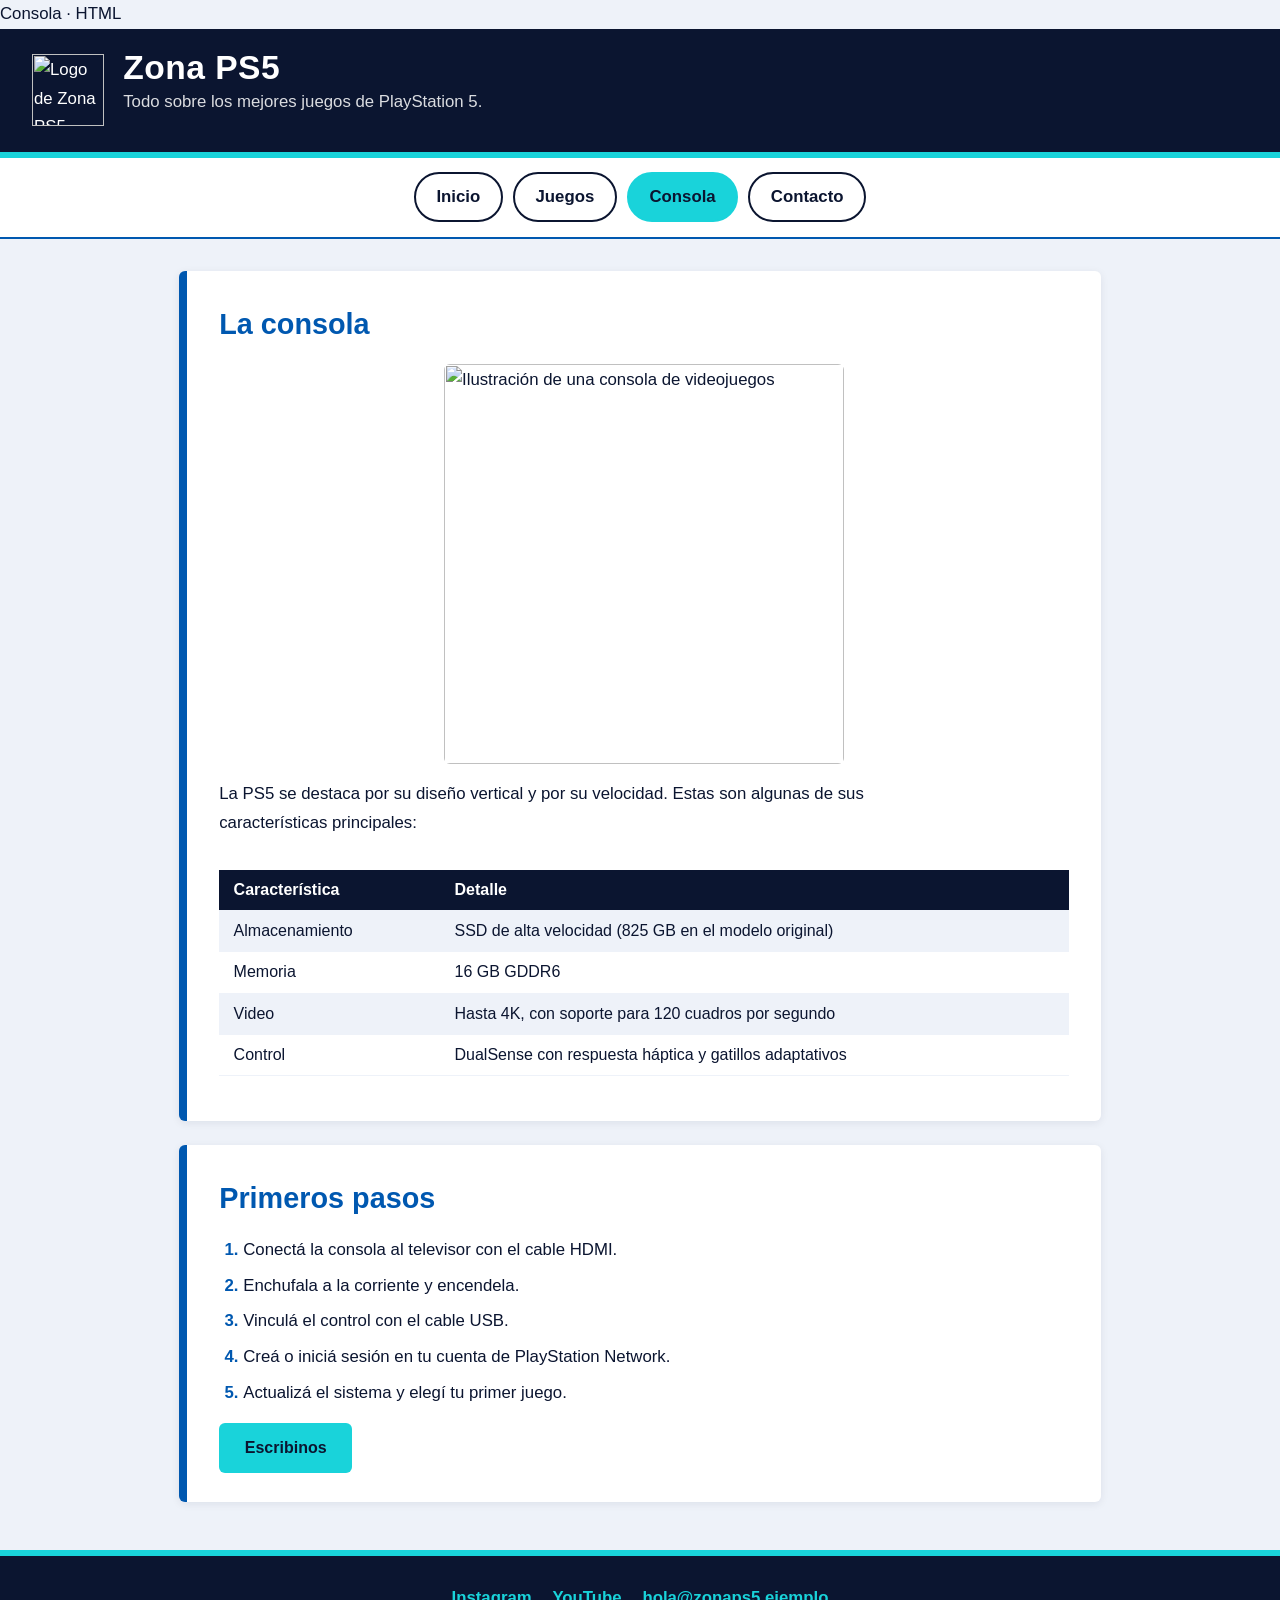
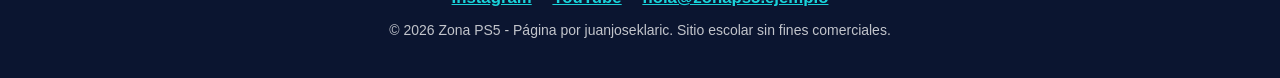
==== consola.html @ 0c157f3d "kk" ====
Consola · HTML
<!DOCTYPE html>
<html lang="es">
<head>
    <meta charset="UTF-8">
    <meta name="viewport" content="width=device-width, initial-scale=1.0">
    <title>Consola | Zona PS5</title>
    <link rel="stylesheet" href="style.css">
</head>
 
<body>
 
    <header>
        <img src="img/logo.svg" alt="Logo de Zona PS5">
        <div>
            <h1>Zona PS5</h1>
            <p>Todo sobre los mejores juegos de PlayStation 5.</p>
        </div>
    </header>
 
    <nav>
        <a href="index.html">Inicio</a>
        <a href="juegos.html">Juegos</a>
        <a href="consola.html" class="activo">Consola</a>
        <a href="contacto.html">Contacto</a>
    </nav>
 
    <main>
 
        <section id="consola">
            <article>
                <h2>La consola</h2>
 
                <img class="centrada" src="img/consola.svg" alt="Ilustración de una consola de videojuegos" width="400">
 
                <p>
                    La PS5 se destaca por su diseño vertical y por su velocidad. Estas son
                    algunas de sus características principales:
                </p>
 
                <div class="tabla">
                    <table>
                        <tr>
                            <th>Característica</th>
                            <th>Detalle</th>
                        </tr>
                        <tr>
                            <td>Almacenamiento</td>
                            <td>SSD de alta velocidad (825 GB en el modelo original)</td>
                        </tr>
                        <tr>
                            <td>Memoria</td>
                            <td>16 GB GDDR6</td>
                        </tr>
                        <tr>
                            <td>Video</td>
                            <td>Hasta 4K, con soporte para 120 cuadros por segundo</td>
                        </tr>
                        <tr>
                            <td>Control</td>
                            <td>DualSense con respuesta háptica y gatillos adaptativos</td>
                        </tr>
                    </table>
                </div>
            </article>
 
            <article>
                <h2>Primeros pasos</h2>
 
                <ol>
                    <li>Conectá la consola al televisor con el cable HDMI.</li>
                    <li>Enchufala a la corriente y encendela.</li>
                    <li>Vinculá el control con el cable USB.</li>
                    <li>Creá o iniciá sesión en tu cuenta de PlayStation Network.</li>
                    <li>Actualizá el sistema y elegí tu primer juego.</li>
                </ol>
 
                <a class="boton" href="contacto.html">Escribinos</a>
            </article>
        </section>
 
    </main>
 
    <footer>
        <p>
            <a href="https://www.instagram.com/zonaps5.ejemplo" target="_blank" rel="noopener">Instagram</a>
            <a href="https://www.youtube.com/@zonaps5ejemplo" target="_blank" rel="noopener">YouTube</a>
            <a href="mailto:hola@zonaps5.ejemplo">hola@zonaps5.ejemplo</a>
        </p>
        <p><small>&copy; 2026 Zona PS5 - Página por juanjoseklaric. Sitio escolar sin fines comerciales.</small></p>
    </footer>
 
</body>
</html>
---- style.css ----
:root {
    --noche:  #0B1530;
    --azul:   #0058B0;
    --cian:   #19D3DA;
    --blanco: #FFFFFF;
    --fondo:  #EEF2F9;
}
 
* { box-sizing: border-box; margin: 0; padding: 0; }
 
body {
    font-family: "Segoe UI", Roboto, Arial, sans-serif;
    font-size: 1.05rem;
    line-height: 1.7;
    color: var(--noche);
    background-color: var(--fondo);
}
header {
    background-color: var(--noche);
    color: var(--blanco);
    display: flex;
    align-items: center;
    gap: 1.2rem;
    padding: 1.2rem 2rem;
    border-bottom: 6px solid var(--cian);
}
header img { width: 72px; height: 72px; flex-shrink: 0; }
header h1 { font-size: 2.1rem; line-height: 1.2; letter-spacing: .5px; }
header p { opacity: .85; }
nav {
    background-color: var(--blanco);
    display: flex;
    flex-wrap: wrap;
    justify-content: center;
    gap: .6rem;
    padding: .9rem 1rem;
    border-bottom: 2px solid var(--azul);
}
nav a {
    text-decoration: none;
    color: var(--noche);
    font-weight: 600;
    padding: .55rem 1.3rem;
    border: 2px solid var(--noche);
    border-radius: 999px;
    transition: background-color .2s, color .2s;
}
nav a:hover,
nav a:focus-visible { background-color: var(--noche); color: var(--blanco); }
nav a.activo { background-color: var(--cian); border-color: var(--cian); }
a:focus-visible, .boton:focus-visible, input:focus-visible,
select:focus-visible, textarea:focus-visible { outline: 3px solid var(--azul); outline-offset: 3px; }
main { max-width: 960px; margin: 2rem auto; padding: 0 1.2rem; }
section { margin-bottom: 2rem; }
article {
    background-color: var(--blanco);
    border-left: 8px solid var(--azul);
    border-radius: 6px;
    padding: 1.8rem 2rem;
    box-shadow: 0 2px 8px rgba(11, 21, 48, .08);
}
article + article { margin-top: 1.5rem; }
h2 { color: var(--azul); font-size: 1.8rem; margin-bottom: .8rem; }
h3 { color: var(--azul); font-size: 1.25rem; margin: 1.4rem 0 .3rem; }
p { margin-bottom: 1rem; max-width: 70ch; }
article img {
    display: block;
    max-width: 100%;
    height: auto;
    border-radius: 6px;
    margin: 1rem 0;
}
article img.centrada { margin-left: auto; margin-right: auto; }
ul, ol { margin: 0 0 1rem 1.5rem; }
li { margin-bottom: .45rem; }
li::marker { color: var(--azul); font-weight: 700; }
.boton {
    display: inline-block;
    background-color: var(--cian);
    color: var(--noche);
    font-family: inherit;
    font-size: 1rem;
    font-weight: 700;
    text-decoration: none;
    border: 0;
    cursor: pointer;
    padding: .7rem 1.6rem;
    border-radius: 6px;
    transition: background-color .2s, color .2s;
}
.boton:hover { background-color: var(--noche); color: var(--blanco); }
.tabla { overflow-x: auto; }
table { width: 100%; border-collapse: collapse; margin: 1rem 0; }
th, td { padding: .7rem .9rem; text-align: left; border-bottom: 1px solid var(--fondo); }
th { background-color: var(--noche); color: var(--blanco); }
tr:nth-child(even) td { background-color: var(--fondo); }
label { display: block; font-weight: 600; margin-bottom: .25rem; }
input, select, textarea {
    width: 100%;
    max-width: 480px;
    font-family: inherit;
    font-size: 1rem;
    color: var(--noche);
    padding: .6rem .8rem;
    margin-bottom: 1rem;
    border: 2px solid var(--noche);
    border-radius: 6px;
    background-color: var(--blanco);
}
footer {
    background-color: var(--noche);
    color: var(--blanco);
    border-top: 6px solid var(--cian);
    text-align: center;
    padding: 1.8rem 1rem;
    margin-top: 3rem;
}
footer p { margin: 0 auto .4rem; max-width: none; }
footer a { color: var(--cian); font-weight: 600; margin: 0 .5rem; }
footer small { opacity: .75; }
@media (max-width: 600px) {
    header { flex-direction: column; text-align: center; padding: 1rem; }
    header h1 { font-size: 1.5rem; }
    article { padding: 1.2rem; }
    h2 { font-size: 1.5rem; }
}
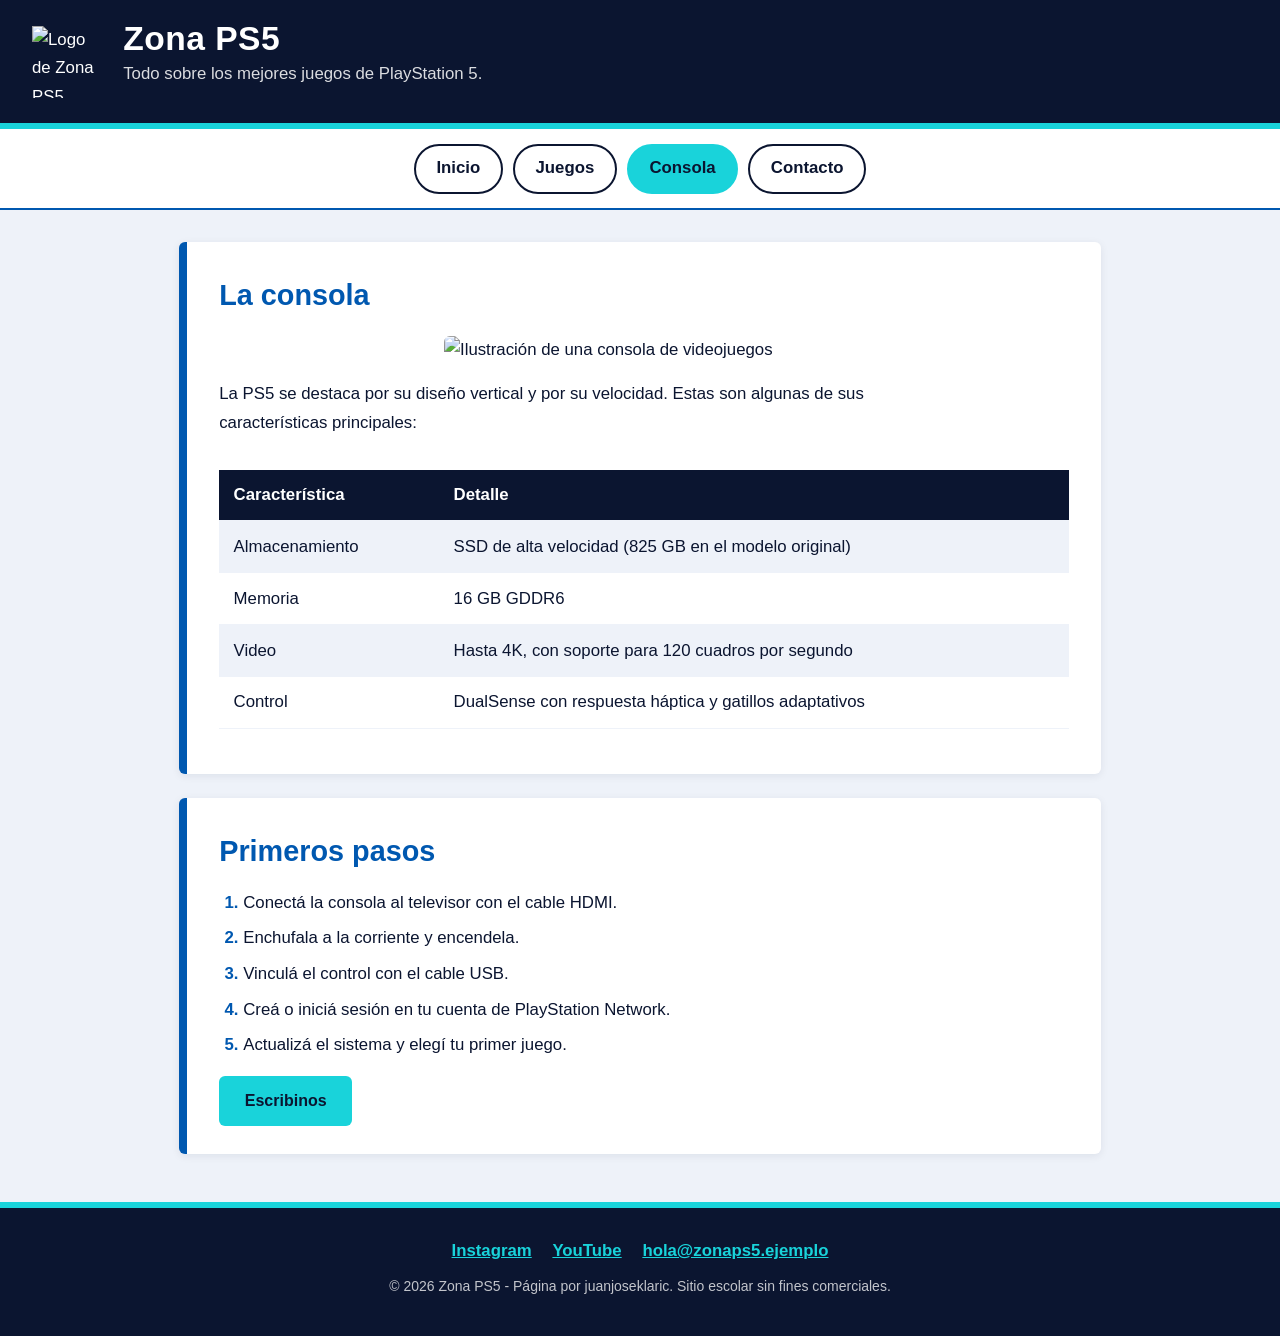
==== commit 1f5c820a: "ff" ====
--- a/consola.html
+++ b/consola.html
@@ -1,5 +1,3 @@
-
-Consola · HTML
 <!DOCTYPE html>
 <html lang="es">
 <head>
--- a/style.css
+++ b/style.css
@@ -5,9 +5,7 @@
     --blanco: #FFFFFF;
     --fondo:  #EEF2F9;
 }
- 
 * { box-sizing: border-box; margin: 0; padding: 0; }
- 
 body {
     font-family: "Segoe UI", Roboto, Arial, sans-serif;
     font-size: 1.05rem;
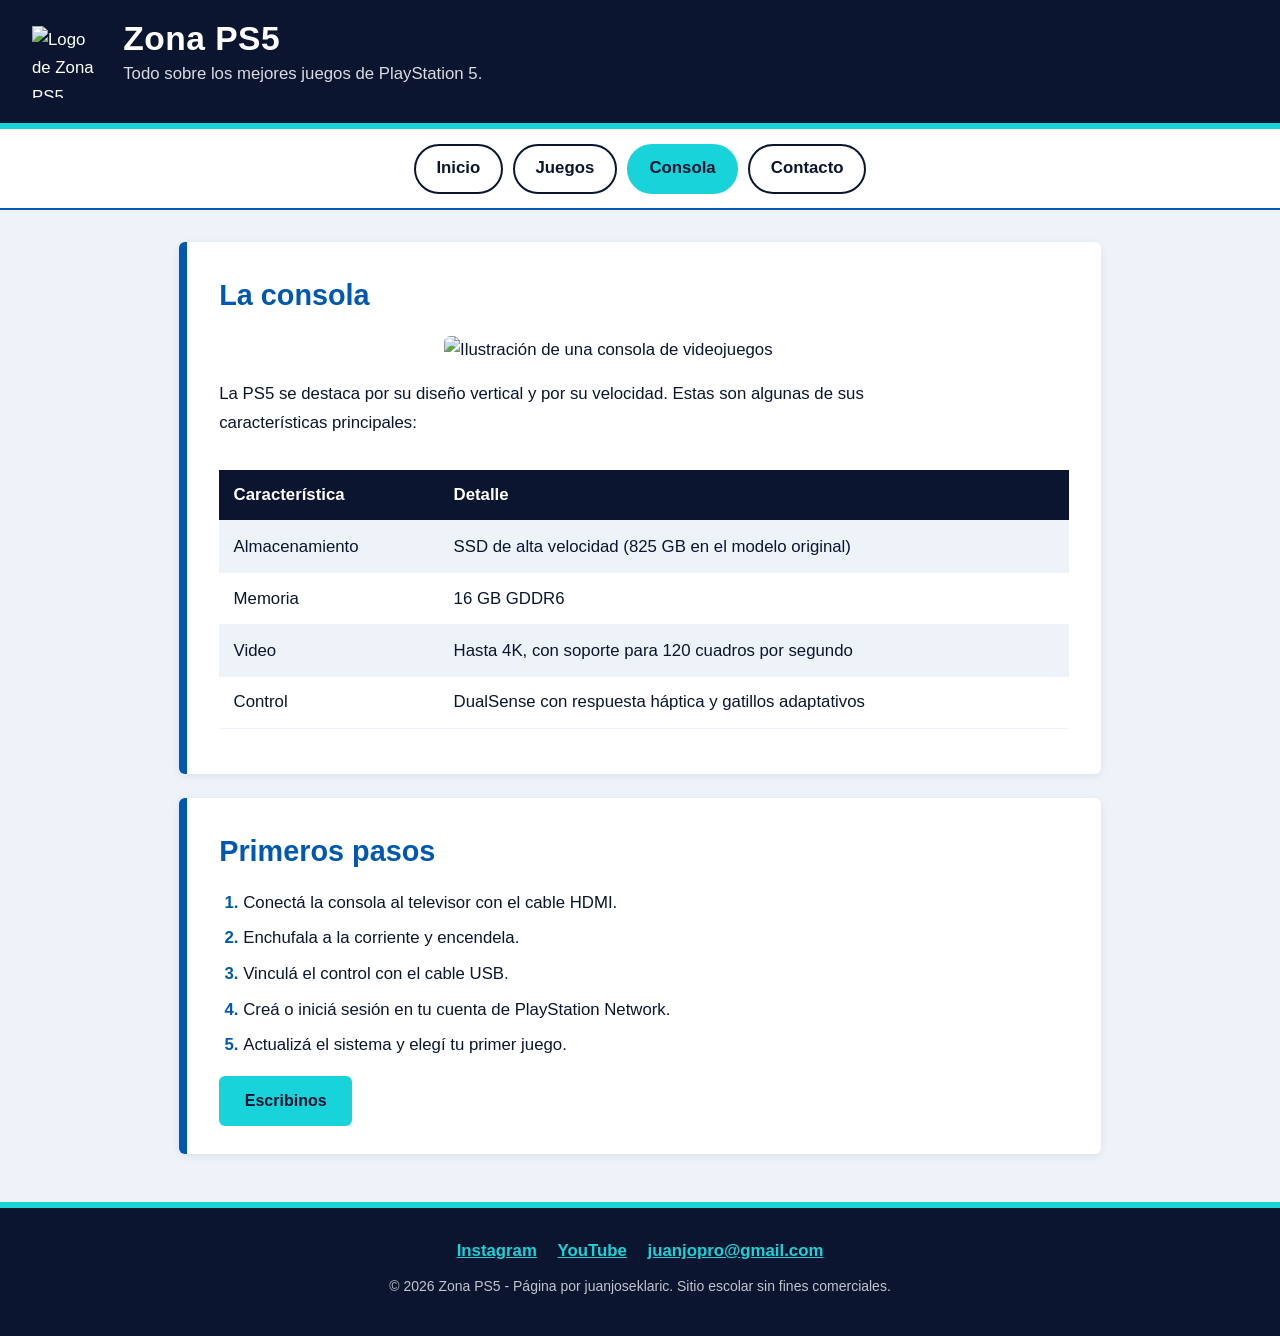
==== commit 17f91909: "kk" ====
--- a/consola.html
+++ b/consola.html
@@ -30,7 +30,7 @@
             <article>
                 <h2>La consola</h2>
  
-                <img class="centrada" src="img/consola.svg" alt="Ilustración de una consola de videojuegos" width="400">
+                <img class="centrada" src="https://encrypted-tbn0.gstatic.com/images?q=tbn:ANd9GcTAMYz4zhr7r2lAcn65VRszKVT_kZHLKeSKCWkLWDLDnFKPwKpzEuskv58&s=10" alt="Ilustración de una consola de videojuegos" width="400">
  
                 <p>
                     La PS5 se destaca por su diseño vertical y por su velocidad. Estas son
@@ -82,9 +82,9 @@
  
     <footer>
         <p>
-            <a href="https://www.instagram.com/zonaps5.ejemplo" target="_blank" rel="noopener">Instagram</a>
-            <a href="https://www.youtube.com/@zonaps5ejemplo" target="_blank" rel="noopener">YouTube</a>
-            <a href="mailto:hola@zonaps5.ejemplo">hola@zonaps5.ejemplo</a>
+            <a href="https://www.instagram.com/" target="_blank" rel="noopener">Instagram</a>
+            <a href="https://www.youtube.com/" target="_blank" rel="noopener">YouTube</a>
+            <a href="mailto:juanjopro@gmail.com">juanjopro@gmail.com</a>
         </p>
         <p><small>&copy; 2026 Zona PS5 - Página por juanjoseklaric. Sitio escolar sin fines comerciales.</small></p>
     </footer>
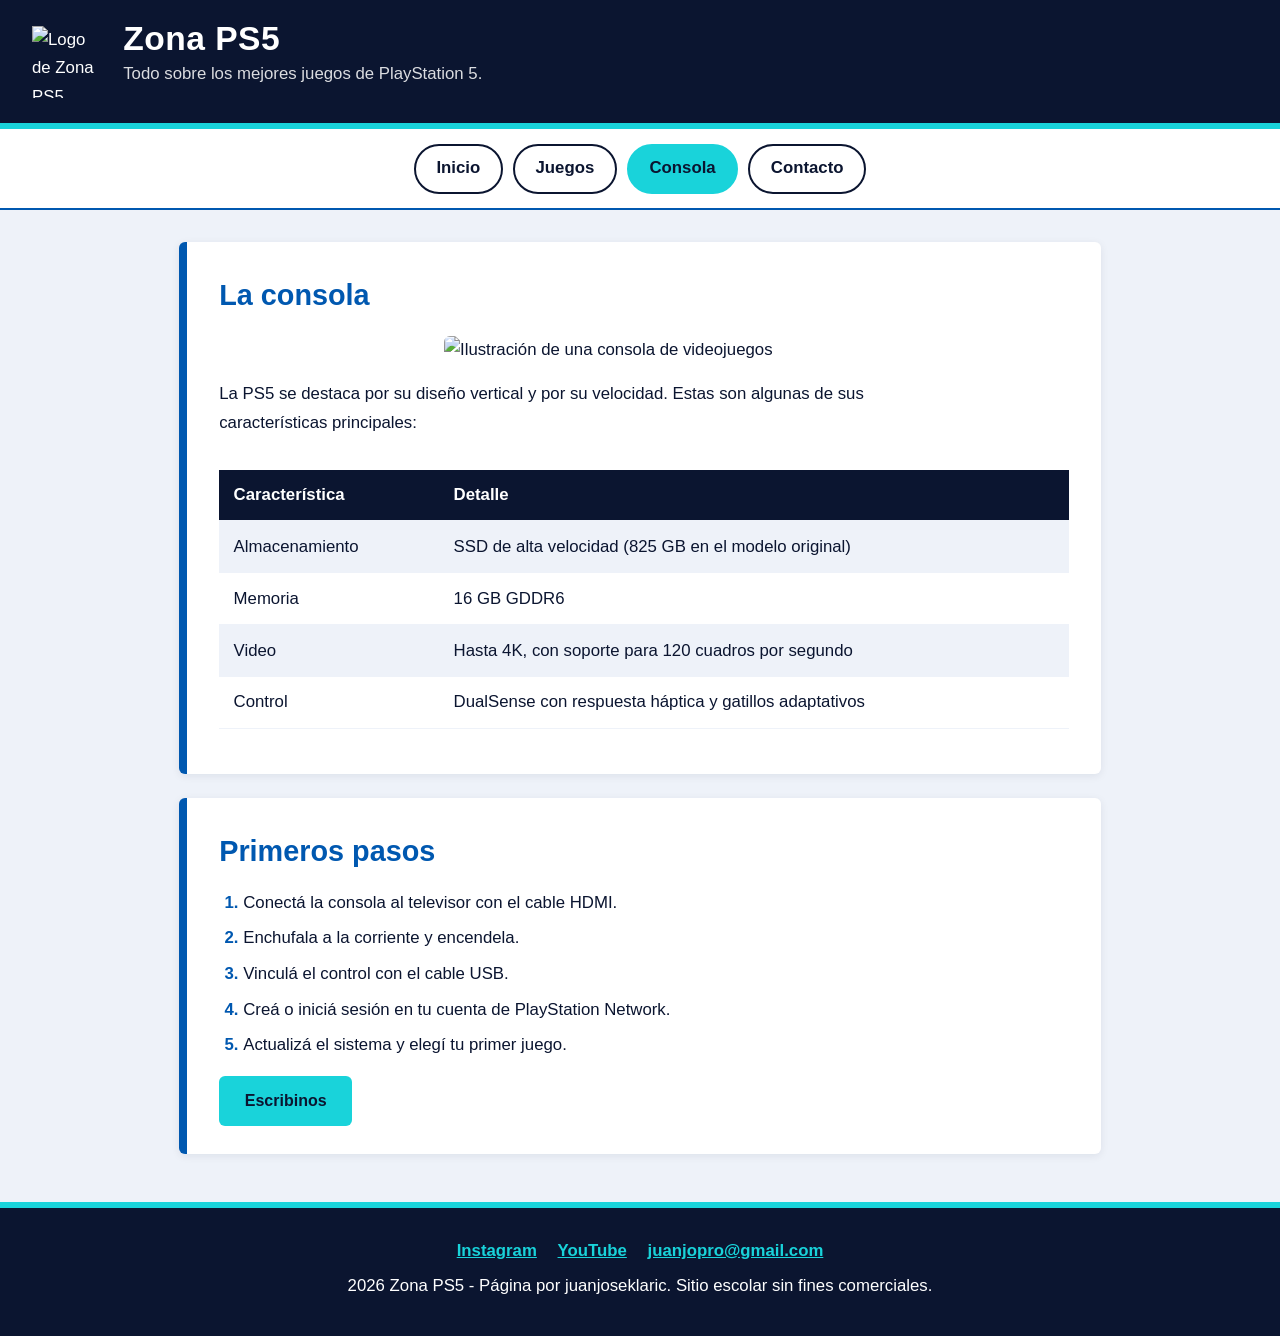
==== commit 1c4f98fa: "ll" ====
--- a/consola.html
+++ b/consola.html
@@ -10,7 +10,7 @@
 <body>
  
     <header>
-        <img src="img/logo.svg" alt="Logo de Zona PS5">
+        <img src="https://i.ibb.co/6V0LH0h/consola.jpg" alt="Logo de Zona PS5">
         <div>
             <h1>Zona PS5</h1>
             <p>Todo sobre los mejores juegos de PlayStation 5.</p>
@@ -86,7 +86,7 @@
             <a href="https://www.youtube.com/" target="_blank" rel="noopener">YouTube</a>
             <a href="mailto:juanjopro@gmail.com">juanjopro@gmail.com</a>
         </p>
-        <p><small>&copy; 2026 Zona PS5 - Página por juanjoseklaric. Sitio escolar sin fines comerciales.</small></p>
+        <p>2026 Zona PS5 - Página por juanjoseklaric. Sitio escolar sin fines comerciales.</p>
     </footer>
  
 </body>
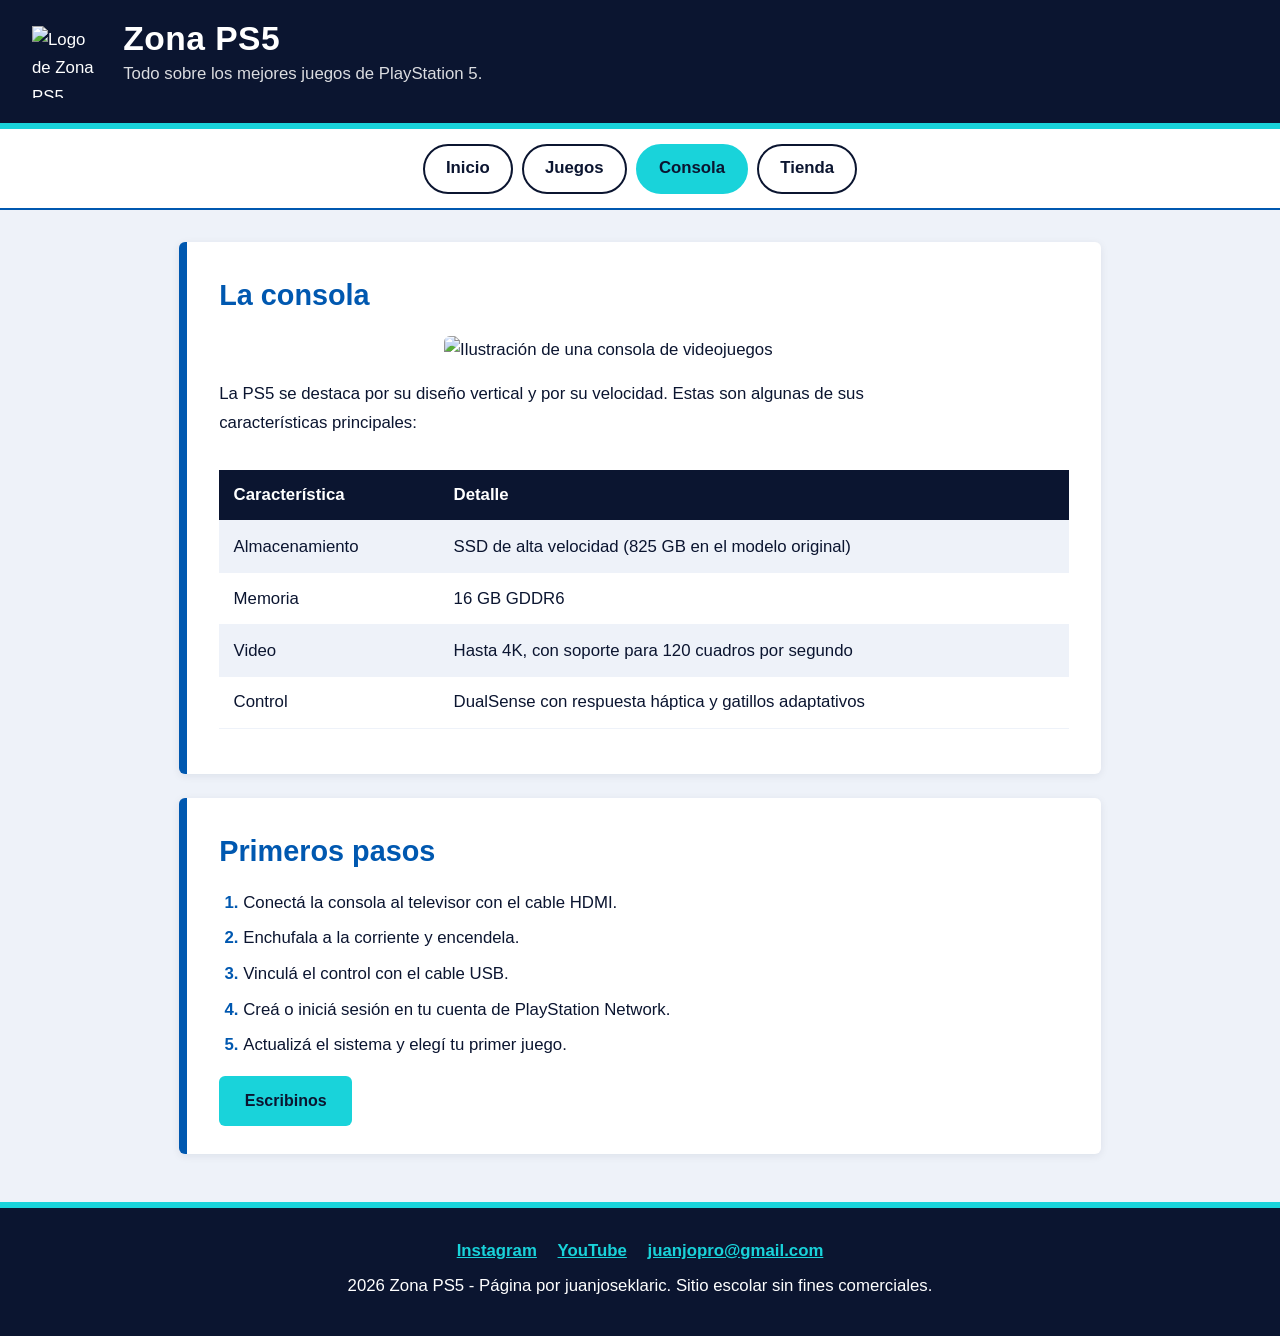
==== commit e6cf7796: "aaaa" ====
--- a/consola.html
+++ b/consola.html
@@ -21,7 +21,7 @@
         <a href="index.html">Inicio</a>
         <a href="juegos.html">Juegos</a>
         <a href="consola.html" class="activo">Consola</a>
-        <a href="contacto.html">Contacto</a>
+        <a href="tienda.html">Tienda</a>
     </nav>
  
     <main>
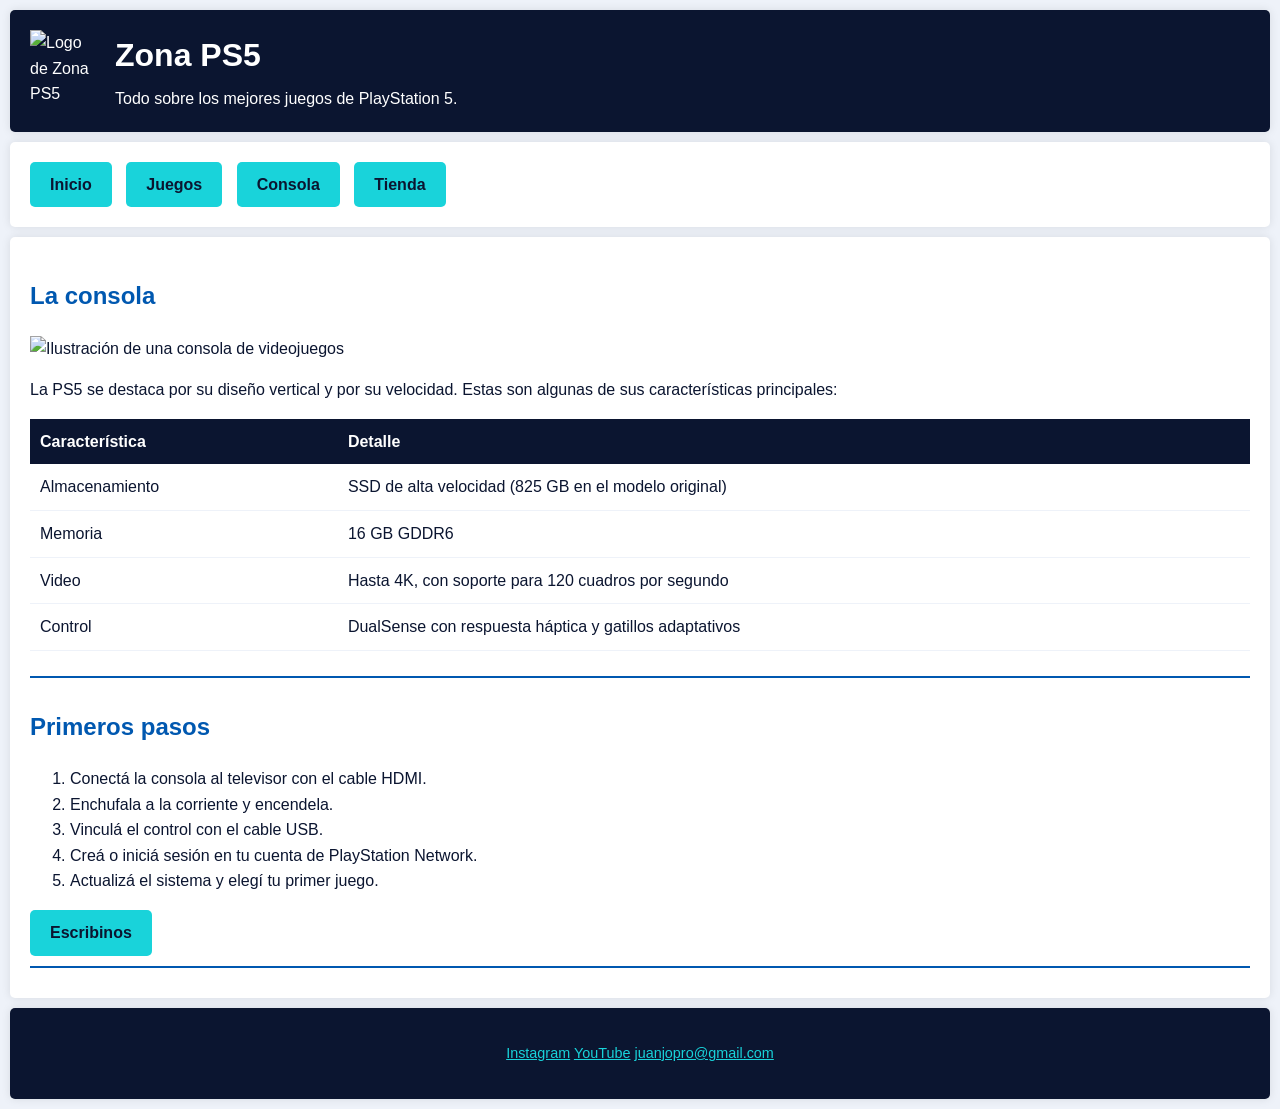
==== commit 3620495c: "aaaa" ====
--- a/consola.html
+++ b/consola.html
@@ -86,7 +86,6 @@
             <a href="https://www.youtube.com/" target="_blank" rel="noopener">YouTube</a>
             <a href="mailto:juanjopro@gmail.com">juanjopro@gmail.com</a>
         </p>
-        <p>2026 Zona PS5 - Página por juanjoseklaric. Sitio escolar sin fines comerciales.</p>
     </footer>
  
 </body>
--- a/style.css
+++ b/style.css
@@ -1,124 +1,116 @@
-:root {
-    --noche:  #0B1530;
-    --azul:   #0058B0;
-    --cian:   #19D3DA;
-    --blanco: #FFFFFF;
-    --fondo:  #EEF2F9;
+* {
+    box-sizing: border-box;
 }
-* { box-sizing: border-box; margin: 0; padding: 0; }
+ 
 body {
-    font-family: "Segoe UI", Roboto, Arial, sans-serif;
-    font-size: 1.05rem;
-    line-height: 1.7;
-    color: var(--noche);
-    background-color: var(--fondo);
+    font-family: Arial, sans-serif;
+    line-height: 1.6;
+    margin: 0;
+    padding: 0;
+    color: #0B1530;
+    background-color: #EEF2F9;
 }
+ 
+header, nav, main, footer {
+    padding: 20px;
+    margin: 10px;
+    background: #FFFFFF;
+    border-radius: 5px;
+    box-shadow: 0 0 10px rgba(0, 0, 0, 0.1);
+}
+ 
+/* HEADER */
 header {
-    background-color: var(--noche);
-    color: var(--blanco);
+    background: #0B1530;
+    color: #FFFFFF;
+    overflow: hidden;
+}
+ 
+header img {
+    width: 70px;
+    height: 70px;
+    float: left;
+    margin-right: 15px;
+}
+ 
+header h1 {
+    margin: 0;
+}
+ 
+header p {
+    margin: 5px 0 0 0;
+}
+ 
+/* NAV (botonera) */
+nav a {
+    display: inline-block;
+    text-decoration: none;
+    color: #0B1530;
+    background: #19D3DA;
+    font-weight: bold;
+    padding: 10px 20px;
+    margin-right: 10px;
+    border-radius: 5px;
+}
+ 
+/* CONTENIDO */
+h2, h3 {
+    color: #0058B0;
+}
+ 
+section {
     display: flex;
-    align-items: center;
-    gap: 1.2rem;
-    padding: 1.2rem 2rem;
-    border-bottom: 6px solid var(--cian);
+    flex-direction: column;
 }
-header img { width: 72px; height: 72px; flex-shrink: 0; }
-header h1 { font-size: 2.1rem; line-height: 1.2; letter-spacing: .5px; }
-header p { opacity: .85; }
-nav {
-    background-color: var(--blanco);
-    display: flex;
-    flex-wrap: wrap;
-    justify-content: center;
-    gap: .6rem;
-    padding: .9rem 1rem;
-    border-bottom: 2px solid var(--azul);
+ 
+article {
+    border-bottom: 2px solid #0058B0;
+    padding-bottom: 10px;
+    margin-bottom: 10px;
 }
-nav a {
+ 
+article img {
+    width: 300px;
+}
+ 
+/* BOTONES dentro del contenido */
+article a {
+    display: inline-block;
     text-decoration: none;
-    color: var(--noche);
-    font-weight: 600;
-    padding: .55rem 1.3rem;
-    border: 2px solid var(--noche);
-    border-radius: 999px;
-    transition: background-color .2s, color .2s;
+    color: #0B1530;
+    background: #19D3DA;
+    font-weight: bold;
+    padding: 10px 20px;
+    border-radius: 5px;
 }
-nav a:hover,
-nav a:focus-visible { background-color: var(--noche); color: var(--blanco); }
-nav a.activo { background-color: var(--cian); border-color: var(--cian); }
-a:focus-visible, .boton:focus-visible, input:focus-visible,
-select:focus-visible, textarea:focus-visible { outline: 3px solid var(--azul); outline-offset: 3px; }
-main { max-width: 960px; margin: 2rem auto; padding: 0 1.2rem; }
-section { margin-bottom: 2rem; }
-article {
-    background-color: var(--blanco);
-    border-left: 8px solid var(--azul);
-    border-radius: 6px;
-    padding: 1.8rem 2rem;
-    box-shadow: 0 2px 8px rgba(11, 21, 48, .08);
+ 
+/* TABLAS */
+table {
+    width: 100%;
+    border-collapse: collapse;
+    margin-bottom: 15px;
 }
-article + article { margin-top: 1.5rem; }
-h2 { color: var(--azul); font-size: 1.8rem; margin-bottom: .8rem; }
-h3 { color: var(--azul); font-size: 1.25rem; margin: 1.4rem 0 .3rem; }
-p { margin-bottom: 1rem; max-width: 70ch; }
-article img {
-    display: block;
-    max-width: 100%;
-    height: auto;
-    border-radius: 6px;
-    margin: 1rem 0;
+ 
+th {
+    background: #0B1530;
+    color: #FFFFFF;
+    padding: 10px;
+    text-align: left;
 }
-article img.centrada { margin-left: auto; margin-right: auto; }
-ul, ol { margin: 0 0 1rem 1.5rem; }
-li { margin-bottom: .45rem; }
-li::marker { color: var(--azul); font-weight: 700; }
-.boton {
-    display: inline-block;
-    background-color: var(--cian);
-    color: var(--noche);
-    font-family: inherit;
-    font-size: 1rem;
-    font-weight: 700;
-    text-decoration: none;
-    border: 0;
-    cursor: pointer;
-    padding: .7rem 1.6rem;
-    border-radius: 6px;
-    transition: background-color .2s, color .2s;
+ 
+td {
+    padding: 10px;
+    border-bottom: 1px solid #EEF2F9;
 }
-.boton:hover { background-color: var(--noche); color: var(--blanco); }
-.tabla { overflow-x: auto; }
-table { width: 100%; border-collapse: collapse; margin: 1rem 0; }
-th, td { padding: .7rem .9rem; text-align: left; border-bottom: 1px solid var(--fondo); }
-th { background-color: var(--noche); color: var(--blanco); }
-tr:nth-child(even) td { background-color: var(--fondo); }
-label { display: block; font-weight: 600; margin-bottom: .25rem; }
-input, select, textarea {
-    width: 100%;
-    max-width: 480px;
-    font-family: inherit;
-    font-size: 1rem;
-    color: var(--noche);
-    padding: .6rem .8rem;
-    margin-bottom: 1rem;
-    border: 2px solid var(--noche);
-    border-radius: 6px;
-    background-color: var(--blanco);
+ 
+/* FOOTER */
+footer {
+    text-align: center;
+    font-size: 0.9em;
+    background: #0B1530;
+    color: #FFFFFF;
 }
-footer {
-    background-color: var(--noche);
-    color: var(--blanco);
-    border-top: 6px solid var(--cian);
-    text-align: center;
-    padding: 1.8rem 1rem;
-    margin-top: 3rem;
+ 
+footer a {
+    color: #19D3DA;
 }
-footer p { margin: 0 auto .4rem; max-width: none; }
-footer a { color: var(--cian); font-weight: 600; margin: 0 .5rem; }
-footer small { opacity: .75; }
-@media (max-width: 600px) {
-    header { flex-direction: column; text-align: center; padding: 1rem; }
-    header h1 { font-size: 1.5rem; }
-    article { padding: 1.2rem; }
-    h2 { font-size: 1.5rem; }
-}
